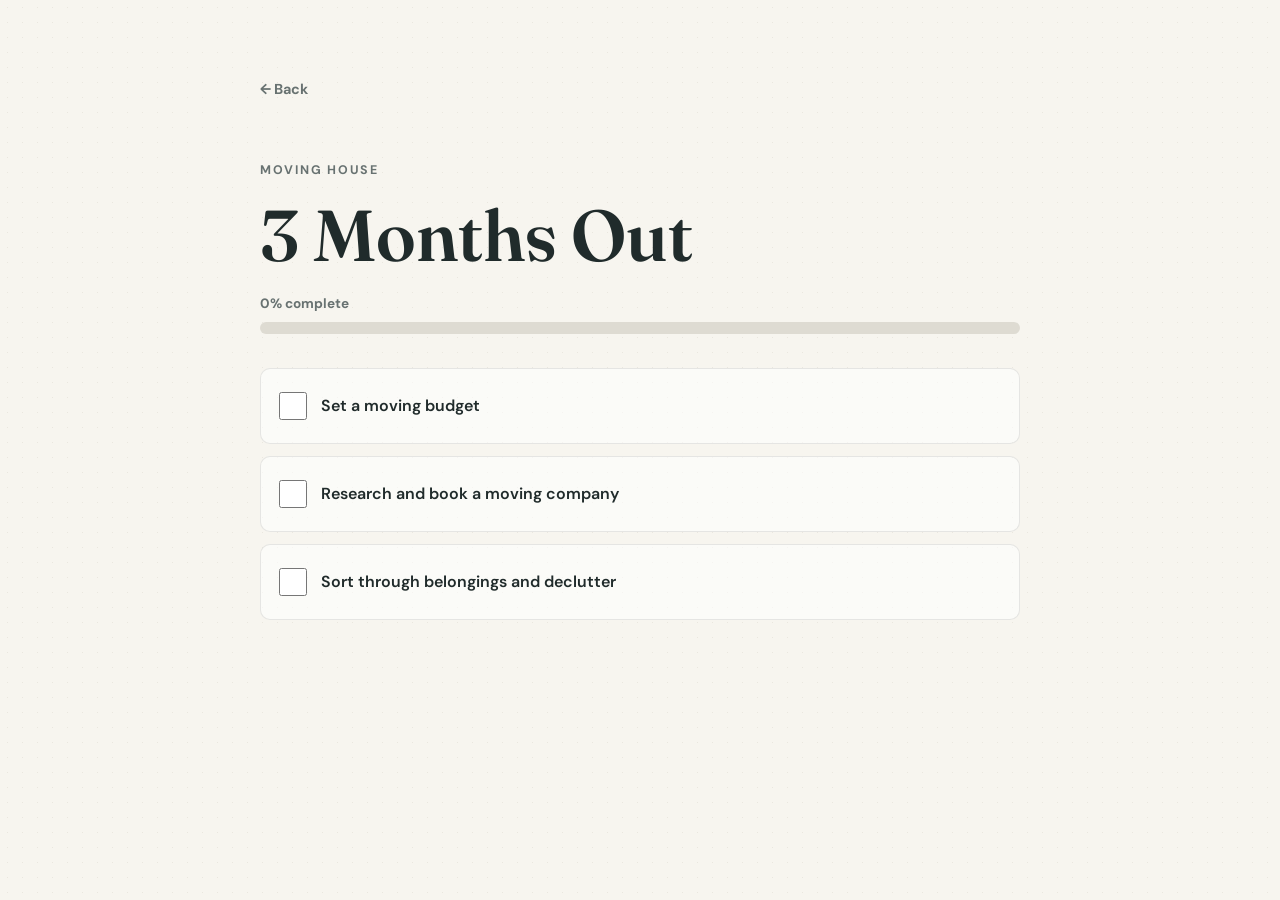
==== moving-house.html @ a1f5ec18 "Add interactive moving checklist" ====
<!doctype html>
<html lang="en">
  <head>
    <meta charset="utf-8" />
    <meta name="viewport" content="width=device-width, initial-scale=1" />
    <meta name="theme-color" content="#f7f5ef" />
    <title>Moving House | Checklist Sandbox</title>
    <link rel="preconnect" href="https://fonts.googleapis.com" />
    <link rel="preconnect" href="https://fonts.gstatic.com" crossorigin />
    <link href="https://fonts.googleapis.com/css2?family=DM+Sans:wght@400;500;600;700&family=Fraunces:opsz,wght@9..144,600&display=swap" rel="stylesheet" />
    <link rel="stylesheet" href="styles.css" />
    <script src="script.js" defer></script>
  </head>
  <body>
    <main class="page-shell checklist-page">
      <a class="back-link" href="index.html" aria-label="Back to checklist selection">← Back</a>

      <header class="checklist-header">
        <p class="eyebrow">Moving House</p>
        <h1>3 Months Out</h1>
        <p class="progress-summary"><span id="progress-percent">0%</span> complete</p>
        <div class="progress-track" role="progressbar" aria-label="Moving house checklist progress" aria-valuemin="0" aria-valuemax="100" aria-valuenow="0">
          <div class="progress-bar" id="progress-bar"></div>
        </div>
      </header>

      <ul class="task-list" id="task-list">
        <li class="task-item">
          <input class="task-checkbox" type="checkbox" id="task-1" />
          <label for="task-1">Set a moving budget</label>
        </li>
        <li class="task-item">
          <input class="task-checkbox" type="checkbox" id="task-2" />
          <label for="task-2">Research and book a moving company</label>
        </li>
        <li class="task-item">
          <input class="task-checkbox" type="checkbox" id="task-3" />
          <label for="task-3">Sort through belongings and declutter</label>
        </li>
      </ul>
    </main>
  </body>
</html>
---- styles.css ----
:root {
  --ink: #202b2b;
  --muted: #687271;
  --paper: #f7f5ef;
  --coral: #ef8c76;
  --blue: #9ec6d0;
  --yellow: #f1cf72;
  --green: #a9c6a0;
}

* {
  box-sizing: border-box;
}

body {
  min-width: 320px;
  min-height: 100vh;
  margin: 0;
  color: var(--ink);
  background: var(--paper);
  font-family: "DM Sans", "Trebuchet MS", sans-serif;
}

body::before {
  position: fixed;
  inset: 0;
  z-index: -1;
  opacity: 0.42;
  background-image: radial-gradient(#d9d5c9 0.7px, transparent 0.7px);
  background-size: 15px 15px;
  content: "";
  pointer-events: none;
}

.page-shell {
  width: min(100% - 40px, 760px);
  min-height: 100vh;
  margin: 0 auto;
  padding: 56px 0 28px;
  display: flex;
  flex-direction: column;
}

.intro {
  margin-bottom: 34px;
}

.eyebrow {
  margin: 0 0 22px;
  color: var(--muted);
  font-size: 0.78rem;
  font-weight: 700;
  letter-spacing: 0.14em;
  text-transform: uppercase;
}

h1 {
  max-width: 560px;
  margin: 0;
  font-family: Fraunces, Georgia, serif;
  font-size: clamp(2.7rem, 12vw, 5.2rem);
  font-weight: 600;
  letter-spacing: 0;
  line-height: 0.98;
}

.intro-copy {
  max-width: 410px;
  margin: 22px 0 0;
  color: var(--muted);
  font-size: 1rem;
  line-height: 1.55;
}

.choices {
  display: grid;
  gap: 12px;
}

.choice {
  min-height: 76px;
  padding: 16px 18px;
  border: 0;
  border-radius: 10px;
  display: grid;
  grid-template-columns: 36px 1fr auto;
  align-items: center;
  gap: 12px;
  color: var(--ink);
  font: inherit;
  font-size: 1.05rem;
  font-weight: 700;
  text-align: left;
  cursor: pointer;
  transition: transform 160ms ease, box-shadow 160ms ease;
}

.choice:hover,
.choice:focus-visible {
  transform: translateY(-2px);
  box-shadow: 0 8px 18px rgb(32 43 43 / 12%);
}

.choice:focus-visible {
  outline: 3px solid var(--ink);
  outline-offset: 3px;
}

.choice:active {
  transform: translateY(0);
}

.choice-icon {
  width: 36px;
  height: 36px;
  border: 1px solid rgb(32 43 43 / 18%);
  border-radius: 50%;
  display: grid;
  place-items: center;
  font-size: 1.3rem;
  font-weight: 500;
}

.choice-arrow {
  font-size: 1.4rem;
  font-weight: 400;
}

.choice-coral { background: var(--coral); }
.choice-blue { background: var(--blue); }
.choice-yellow { background: var(--yellow); }
.choice-green { background: var(--green); }

.footer-note {
  margin-top: auto;
  padding-top: 42px;
  color: var(--muted);
  font-size: 0.8rem;
}

.checklist-page {
  padding-top: 32px;
}

.back-link {
  display: inline-flex;
  align-items: center;
  gap: 8px;
  margin-bottom: 48px;
  color: var(--muted);
  font-size: 0.9rem;
  font-weight: 700;
  text-decoration: none;
}

.back-link:hover,
.back-link:focus-visible {
  color: var(--ink);
}

.checklist-header {
  margin-bottom: 34px;
}

.checklist-header h1 {
  font-size: clamp(2.5rem, 12vw, 4.5rem);
}

.progress-summary {
  margin: 24px 0 0;
  color: var(--muted);
  font-size: 0.85rem;
  font-weight: 700;
}

.progress-track {
  height: 12px;
  margin-top: 10px;
  overflow: hidden;
  border-radius: 999px;
  background: #dedbd2;
}

.progress-bar {
  width: 0%;
  height: 100%;
  border-radius: inherit;
  background: var(--coral);
  transition: width 180ms ease;
}

.task-list {
  display: grid;
  gap: 12px;
  margin: 0;
  padding: 0;
  list-style: none;
}

.task-item {
  min-height: 76px;
  padding: 15px 18px;
  border: 1px solid rgb(32 43 43 / 10%);
  border-radius: 10px;
  display: flex;
  align-items: center;
  gap: 14px;
  background: rgb(255 255 255 / 55%);
  transition: background 180ms ease, opacity 180ms ease;
}

.task-item.completed {
  background: rgb(222 219 210 / 55%);
  color: var(--muted);
}

.task-item label {
  flex: 1;
  cursor: pointer;
  font-size: 1rem;
  font-weight: 600;
  line-height: 1.35;
}

.task-item.completed label {
  text-decoration: line-through;
}

.task-checkbox {
  width: 28px;
  height: 28px;
  flex: 0 0 28px;
  margin: 0;
  accent-color: var(--coral);
  cursor: pointer;
}

@media (min-width: 640px) {
  .checklist-page {
    padding-top: 52px;
  }

  .back-link {
    margin-bottom: 64px;
  }
}

@media (min-width: 640px) {
  .page-shell {
    padding-top: 80px;
  }

  .intro {
    margin-bottom: 42px;
  }

  .choices {
    grid-template-columns: repeat(2, 1fr);
    gap: 14px;
  }

  .choice {
    min-height: 128px;
    align-content: space-between;
  }
}
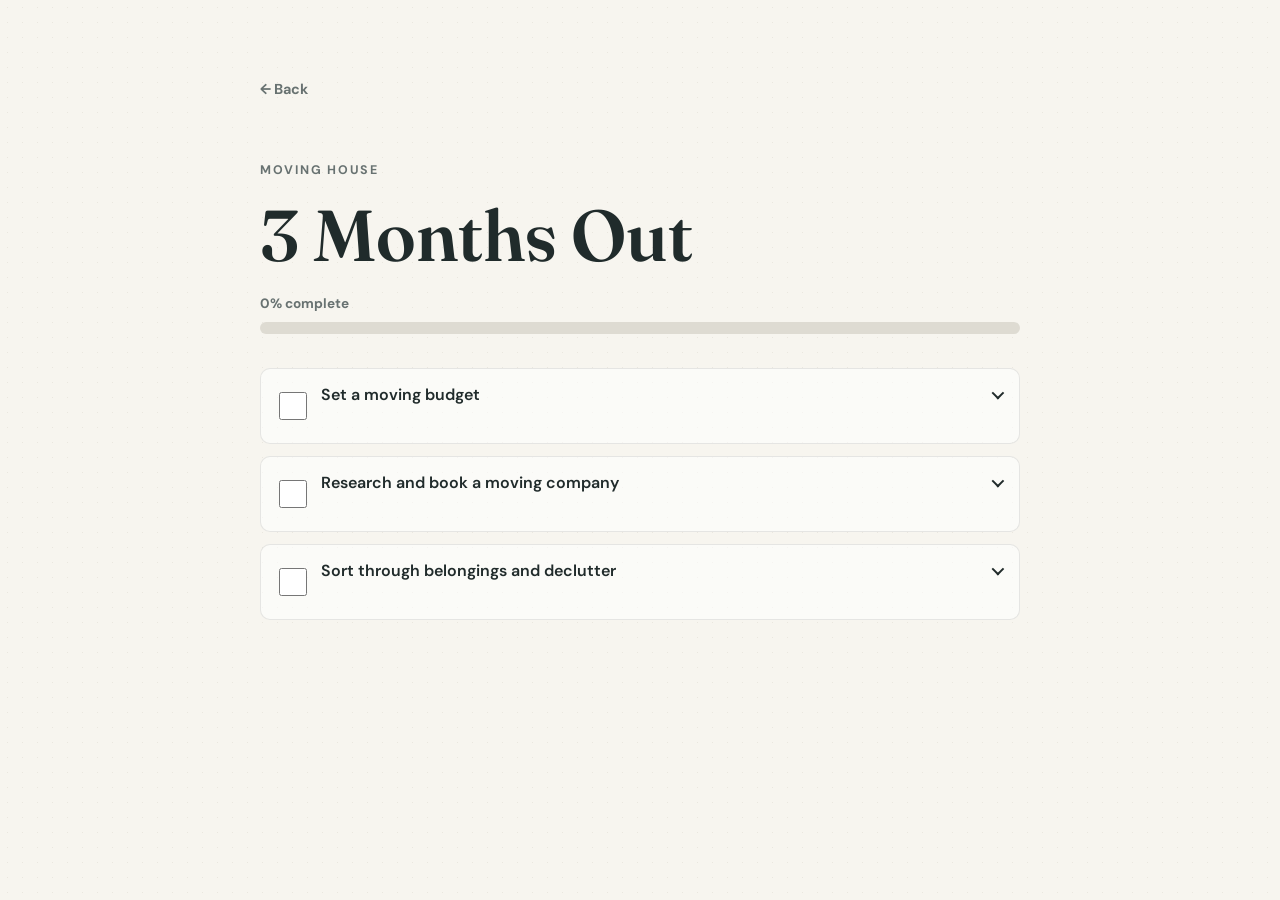
==== commit bf55a21e: "Add expandable task guidance and notes" ====
--- a/moving-house.html
+++ b/moving-house.html
@@ -27,15 +27,36 @@
       <ul class="task-list" id="task-list">
         <li class="task-item">
           <input class="task-checkbox" type="checkbox" id="task-1" />
-          <label for="task-1">Set a moving budget</label>
+          <div class="task-content">
+            <button class="task-toggle" type="button" aria-expanded="false" aria-controls="details-1"><span>Set a moving budget</span><span class="task-chevron" aria-hidden="true"></span></button>
+            <div class="task-details" id="details-1" hidden>
+              <p>Consider moving company or truck rental costs, packing supplies, cleaning costs, deposits, temporary accommodation if needed, and a contingency amount.</p>
+              <label class="note-label" for="note-1">Add a note</label>
+              <textarea id="note-1" rows="2" placeholder="Type a note..."></textarea>
+            </div>
+          </div>
         </li>
         <li class="task-item">
           <input class="task-checkbox" type="checkbox" id="task-2" />
-          <label for="task-2">Research and book a moving company</label>
+          <div class="task-content">
+            <button class="task-toggle" type="button" aria-expanded="false" aria-controls="details-2"><span>Research and book a moving company</span><span class="task-chevron" aria-hidden="true"></span></button>
+            <div class="task-details" id="details-2" hidden>
+              <p>Compare multiple quotes, check reviews, confirm insurance coverage, and check cancellation or rescheduling policies.</p>
+              <label class="note-label" for="note-2">Add a note</label>
+              <textarea id="note-2" rows="2" placeholder="Type a note..."></textarea>
+            </div>
+          </div>
         </li>
         <li class="task-item">
           <input class="task-checkbox" type="checkbox" id="task-3" />
-          <label for="task-3">Sort through belongings and declutter</label>
+          <div class="task-content">
+            <button class="task-toggle" type="button" aria-expanded="false" aria-controls="details-3"><span>Sort through belongings and declutter</span><span class="task-chevron" aria-hidden="true"></span></button>
+            <div class="task-details" id="details-3" hidden>
+              <p>Decide what to keep, donate, sell, recycle, or dispose of before paying to move it.</p>
+              <label class="note-label" for="note-3">Add a note</label>
+              <textarea id="note-3" rows="2" placeholder="Type a note..."></textarea>
+            </div>
+          </div>
         </li>
       </ul>
     </main>
--- a/styles.css
+++ b/styles.css
@@ -203,7 +203,7 @@
   border: 1px solid rgb(32 43 43 / 10%);
   border-radius: 10px;
   display: flex;
-  align-items: center;
+  align-items: flex-start;
   gap: 14px;
   background: rgb(255 255 255 / 55%);
   transition: background 180ms ease, opacity 180ms ease;
@@ -214,23 +214,98 @@
   color: var(--muted);
 }
 
-.task-item label {
+.task-content {
   flex: 1;
-  cursor: pointer;
+  min-width: 0;
+}
+
+.task-toggle {
+  width: 100%;
+  padding: 0;
+  border: 0;
+  color: inherit;
+  background: transparent;
+  font: inherit;
   font-size: 1rem;
   font-weight: 600;
   line-height: 1.35;
-}
-
-.task-item.completed label {
+  display: flex;
+  align-items: center;
+  justify-content: space-between;
+  gap: 12px;
+  text-align: left;
+  cursor: pointer;
+}
+
+.task-toggle > span:first-child {
+  flex: 1;
+}
+
+.task-chevron {
+  width: 9px;
+  height: 9px;
+  flex: 0 0 9px;
+  border-right: 2px solid currentColor;
+  border-bottom: 2px solid currentColor;
+  transform: rotate(45deg) translateY(-2px);
+  transition: transform 160ms ease;
+}
+
+.task-toggle[aria-expanded="true"] .task-chevron {
+  transform: rotate(225deg) translate(-1px, -1px);
+}
+
+.task-toggle:focus-visible {
+  outline: 3px solid var(--ink);
+  outline-offset: 4px;
+}
+
+.task-item.completed .task-toggle {
   text-decoration: line-through;
+}
+
+.task-details {
+  margin-top: 14px;
+  color: var(--muted);
+  font-size: 0.9rem;
+  line-height: 1.5;
+}
+
+.task-details p {
+  margin: 0 0 14px;
+}
+
+.note-label {
+  display: block;
+  margin-bottom: 6px;
+  color: var(--ink);
+  font-size: 0.8rem;
+  font-weight: 700;
+}
+
+.task-details textarea {
+  width: 100%;
+  min-height: 58px;
+  padding: 10px 12px;
+  border: 1px solid rgb(32 43 43 / 22%);
+  border-radius: 7px;
+  resize: vertical;
+  color: var(--ink);
+  background: rgb(255 255 255 / 72%);
+  font: inherit;
+  font-size: 0.9rem;
+}
+
+.task-details textarea:focus {
+  outline: 3px solid rgb(239 140 118 / 45%);
+  border-color: var(--coral);
 }
 
 .task-checkbox {
   width: 28px;
   height: 28px;
   flex: 0 0 28px;
-  margin: 0;
+  margin: 8px 0 0;
   accent-color: var(--coral);
   cursor: pointer;
 }
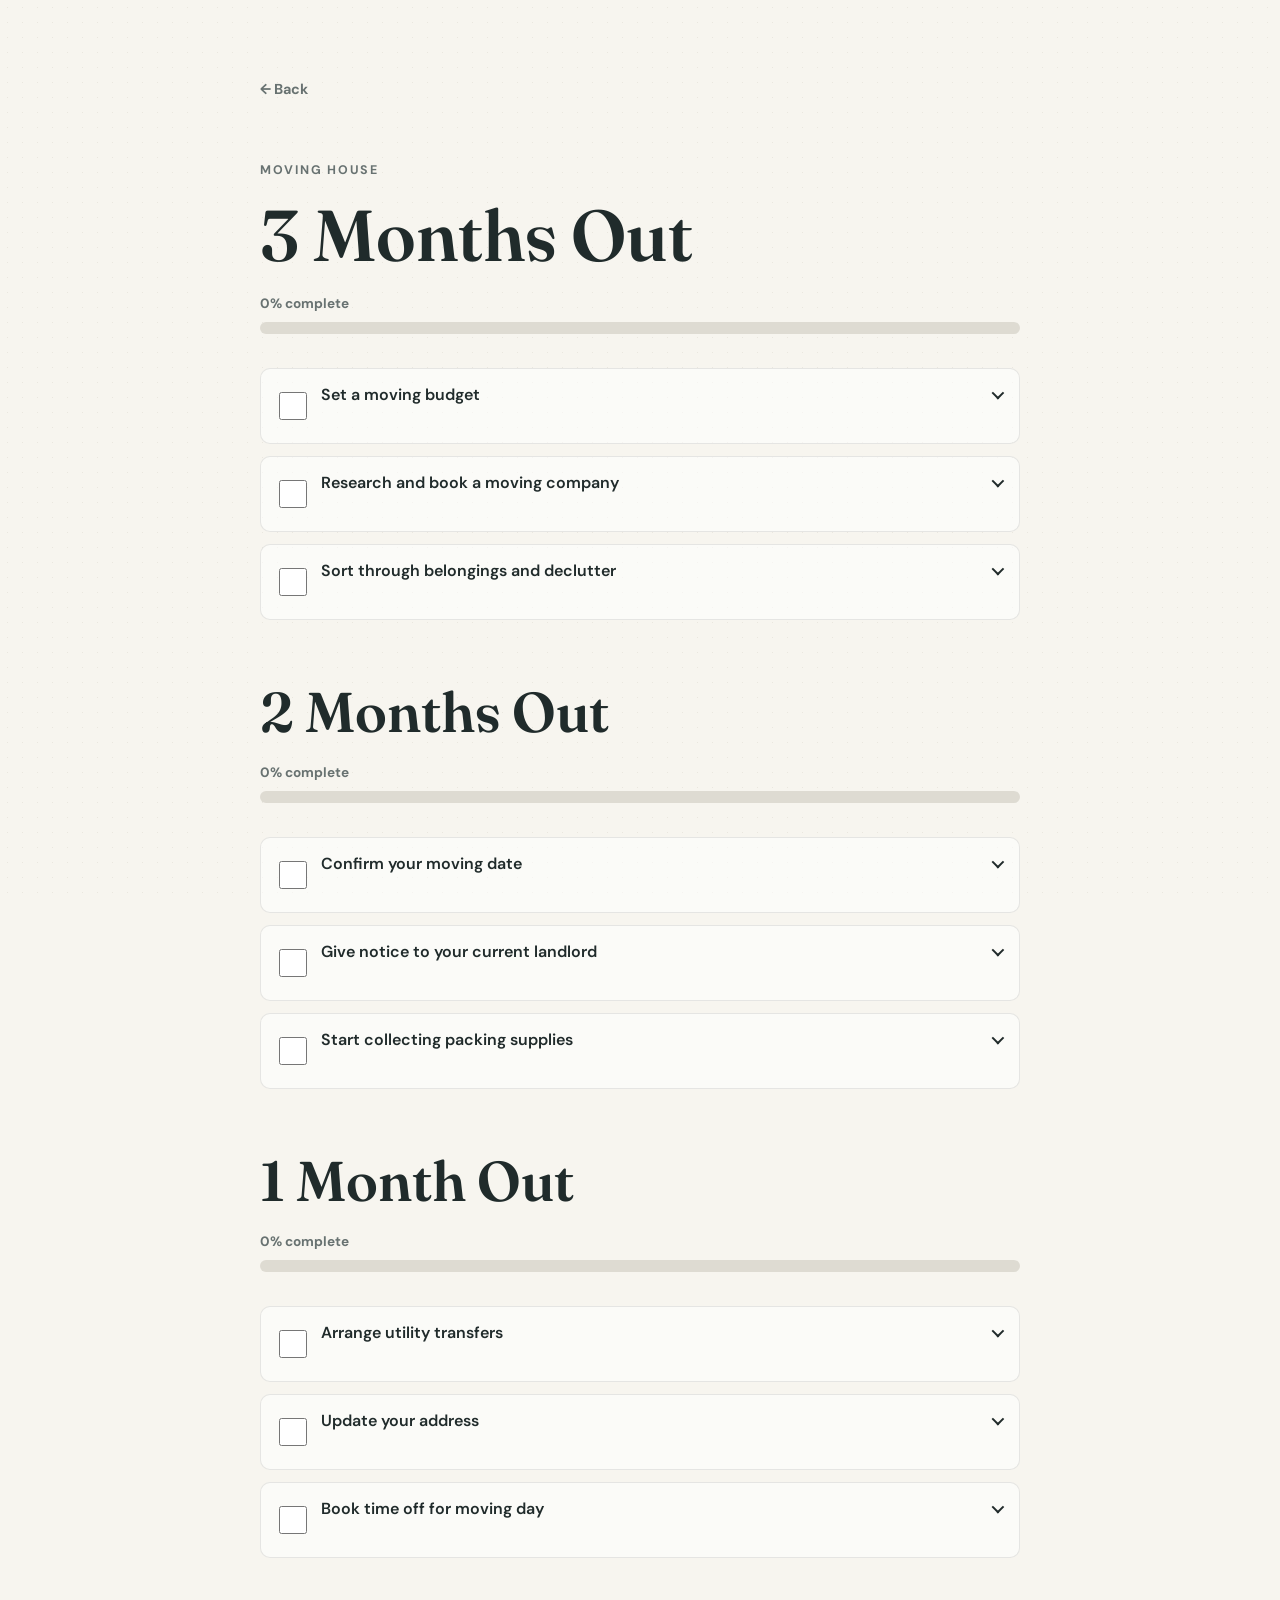
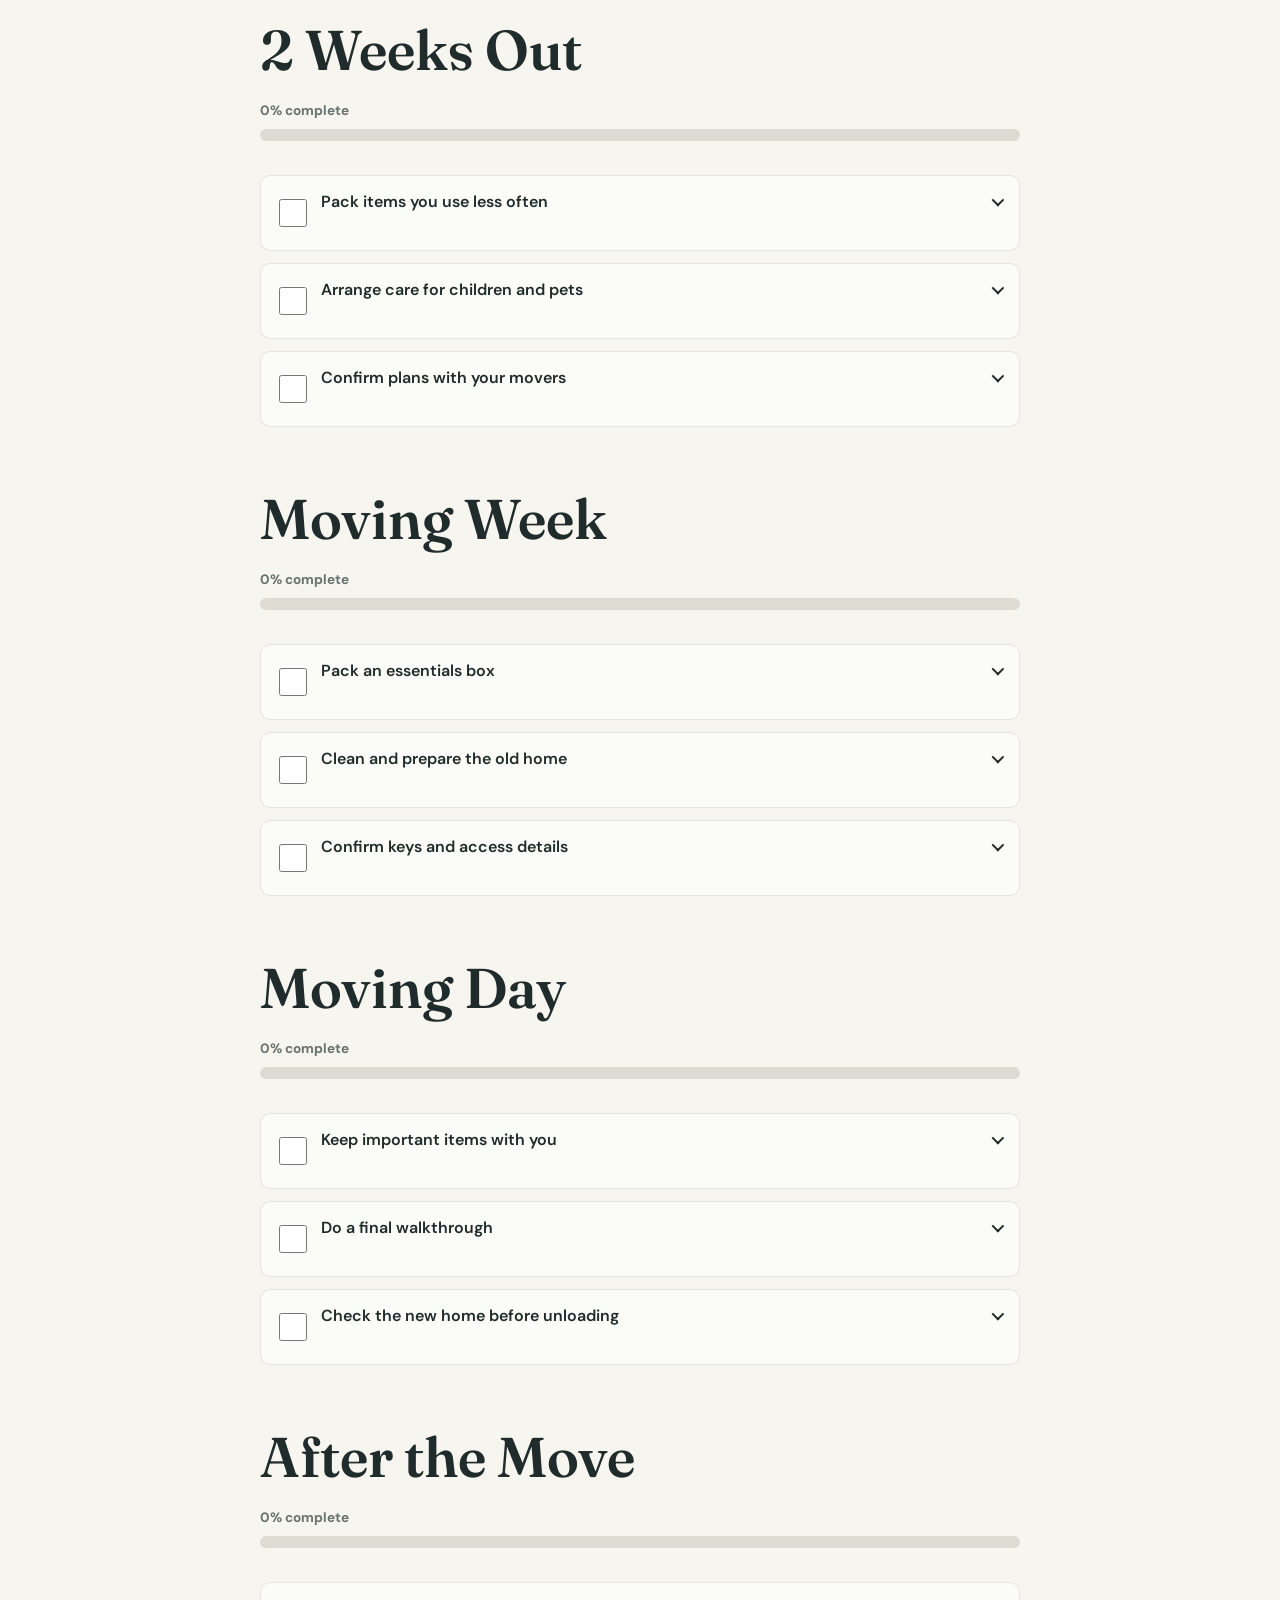
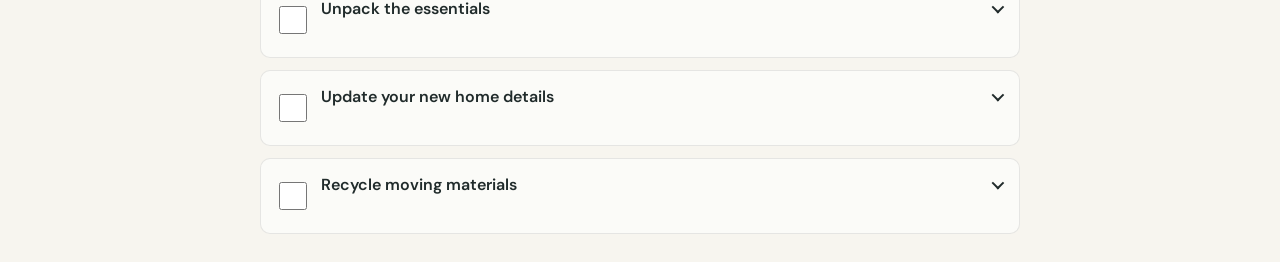
==== commit 8eceebdc: "2-1-week checklist" ====
--- a/moving-house.html
+++ b/moving-house.html
@@ -15,6 +15,7 @@
     <main class="page-shell checklist-page">
       <a class="back-link" href="index.html" aria-label="Back to checklist selection">← Back</a>
 
+      <section class="checklist-section">
       <header class="checklist-header">
         <p class="eyebrow">Moving House</p>
         <h1>3 Months Out</h1>
@@ -59,6 +60,87 @@
           </div>
         </li>
       </ul>
+      </section>
+
+      <section class="checklist-section">
+        <header class="checklist-header">
+          <h2>2 Months Out</h2>
+          <p class="progress-summary"><span id="progress-percent-2">0%</span> complete</p>
+          <div class="progress-track" role="progressbar" aria-label="2 Months Out progress" aria-valuemin="0" aria-valuemax="100" aria-valuenow="0">
+            <div class="progress-bar" id="progress-bar-2"></div>
+          </div>
+        </header>
+        <ul class="task-list">
+          <li class="task-item"><input class="task-checkbox" type="checkbox" id="task-2-1" /><div class="task-content"><button class="task-toggle" type="button" aria-expanded="false" aria-controls="details-2-1"><span>Confirm your moving date</span><span class="task-chevron" aria-hidden="true"></span></button><div class="task-details" id="details-2-1" hidden><p>Confirm the date with your new home, current landlord, employer, and anyone helping with the move.</p><label class="note-label" for="note-2-1">Add a note</label><textarea id="note-2-1" rows="2" placeholder="Type a note..."></textarea></div></div></li>
+          <li class="task-item"><input class="task-checkbox" type="checkbox" id="task-2-2" /><div class="task-content"><button class="task-toggle" type="button" aria-expanded="false" aria-controls="details-2-2"><span>Give notice to your current landlord</span><span class="task-chevron" aria-hidden="true"></span></button><div class="task-details" id="details-2-2" hidden><p>Check your lease requirements and send written notice within the required time frame.</p><label class="note-label" for="note-2-2">Add a note</label><textarea id="note-2-2" rows="2" placeholder="Type a note..."></textarea></div></div></li>
+          <li class="task-item"><input class="task-checkbox" type="checkbox" id="task-2-3" /><div class="task-content"><button class="task-toggle" type="button" aria-expanded="false" aria-controls="details-2-3"><span>Start collecting packing supplies</span><span class="task-chevron" aria-hidden="true"></span></button><div class="task-details" id="details-2-3" hidden><p>Gather sturdy boxes, tape, labels, protective wrap, and any specialty materials you will need.</p><label class="note-label" for="note-2-3">Add a note</label><textarea id="note-2-3" rows="2" placeholder="Type a note..."></textarea></div></div></li>
+        </ul>
+      </section>
+
+      <section class="checklist-section">
+        <header class="checklist-header">
+          <h2>1 Month Out</h2>
+          <p class="progress-summary"><span id="progress-percent-3">0%</span> complete</p>
+          <div class="progress-track" role="progressbar" aria-label="1 Month Out progress" aria-valuemin="0" aria-valuemax="100" aria-valuenow="0"><div class="progress-bar" id="progress-bar-3"></div></div>
+        </header>
+        <ul class="task-list">
+          <li class="task-item"><input class="task-checkbox" type="checkbox" id="task-3-1" /><div class="task-content"><button class="task-toggle" type="button" aria-expanded="false" aria-controls="details-3-1"><span>Arrange utility transfers</span><span class="task-chevron" aria-hidden="true"></span></button><div class="task-details" id="details-3-1" hidden><p>Schedule the shutoff and start dates for electricity, water, gas, internet, and other services.</p><label class="note-label" for="note-3-1">Add a note</label><textarea id="note-3-1" rows="2" placeholder="Type a note..."></textarea></div></div></li>
+          <li class="task-item"><input class="task-checkbox" type="checkbox" id="task-3-2" /><div class="task-content"><button class="task-toggle" type="button" aria-expanded="false" aria-controls="details-3-2"><span>Update your address</span><span class="task-chevron" aria-hidden="true"></span></button><div class="task-details" id="details-3-2" hidden><p>Notify banks, subscriptions, insurance providers, government services, and important contacts.</p><label class="note-label" for="note-3-2">Add a note</label><textarea id="note-3-2" rows="2" placeholder="Type a note..."></textarea></div></div></li>
+          <li class="task-item"><input class="task-checkbox" type="checkbox" id="task-3-3" /><div class="task-content"><button class="task-toggle" type="button" aria-expanded="false" aria-controls="details-3-3"><span>Book time off for moving day</span><span class="task-chevron" aria-hidden="true"></span></button><div class="task-details" id="details-3-3" hidden><p>Request enough time away from work for loading, travel, unloading, and settling in.</p><label class="note-label" for="note-3-3">Add a note</label><textarea id="note-3-3" rows="2" placeholder="Type a note..."></textarea></div></div></li>
+        </ul>
+      </section>
+
+      <section class="checklist-section">
+        <header class="checklist-header">
+          <h2>2 Weeks Out</h2>
+          <p class="progress-summary"><span id="progress-percent-4">0%</span> complete</p>
+          <div class="progress-track" role="progressbar" aria-label="2 Weeks Out progress" aria-valuemin="0" aria-valuemax="100" aria-valuenow="0"><div class="progress-bar" id="progress-bar-4"></div></div>
+        </header>
+        <ul class="task-list">
+          <li class="task-item"><input class="task-checkbox" type="checkbox" id="task-4-1" /><div class="task-content"><button class="task-toggle" type="button" aria-expanded="false" aria-controls="details-4-1"><span>Pack items you use less often</span><span class="task-chevron" aria-hidden="true"></span></button><div class="task-details" id="details-4-1" hidden><p>Pack seasonal items, spare linens, books, decorations, and other things you can live without for now.</p><label class="note-label" for="note-4-1">Add a note</label><textarea id="note-4-1" rows="2" placeholder="Type a note..."></textarea></div></div></li>
+          <li class="task-item"><input class="task-checkbox" type="checkbox" id="task-4-2" /><div class="task-content"><button class="task-toggle" type="button" aria-expanded="false" aria-controls="details-4-2"><span>Arrange care for children and pets</span><span class="task-chevron" aria-hidden="true"></span></button><div class="task-details" id="details-4-2" hidden><p>Plan safe care for moving day so children and pets are away from busy doorways and vehicles.</p><label class="note-label" for="note-4-2">Add a note</label><textarea id="note-4-2" rows="2" placeholder="Type a note..."></textarea></div></div></li>
+          <li class="task-item"><input class="task-checkbox" type="checkbox" id="task-4-3" /><div class="task-content"><button class="task-toggle" type="button" aria-expanded="false" aria-controls="details-4-3"><span>Confirm plans with your movers</span><span class="task-chevron" aria-hidden="true"></span></button><div class="task-details" id="details-4-3" hidden><p>Reconfirm arrival time, addresses, access instructions, contact details, and the final estimate.</p><label class="note-label" for="note-4-3">Add a note</label><textarea id="note-4-3" rows="2" placeholder="Type a note..."></textarea></div></div></li>
+        </ul>
+      </section>
+
+      <section class="checklist-section">
+        <header class="checklist-header">
+          <h2>Moving Week</h2>
+          <p class="progress-summary"><span id="progress-percent-5">0%</span> complete</p>
+          <div class="progress-track" role="progressbar" aria-label="Moving Week progress" aria-valuemin="0" aria-valuemax="100" aria-valuenow="0"><div class="progress-bar" id="progress-bar-5"></div></div>
+        </header>
+        <ul class="task-list">
+          <li class="task-item"><input class="task-checkbox" type="checkbox" id="task-5-1" /><div class="task-content"><button class="task-toggle" type="button" aria-expanded="false" aria-controls="details-5-1"><span>Pack an essentials box</span><span class="task-chevron" aria-hidden="true"></span></button><div class="task-details" id="details-5-1" hidden><p>Set aside toiletries, medication, chargers, clothes, documents, basic tools, and anything needed for the first night.</p><label class="note-label" for="note-5-1">Add a note</label><textarea id="note-5-1" rows="2" placeholder="Type a note..."></textarea></div></div></li>
+          <li class="task-item"><input class="task-checkbox" type="checkbox" id="task-5-2" /><div class="task-content"><button class="task-toggle" type="button" aria-expanded="false" aria-controls="details-5-2"><span>Clean and prepare the old home</span><span class="task-chevron" aria-hidden="true"></span></button><div class="task-details" id="details-5-2" hidden><p>Finish cleaning, remove rubbish, and check cupboards, storage spaces, and outdoor areas for anything left behind.</p><label class="note-label" for="note-5-2">Add a note</label><textarea id="note-5-2" rows="2" placeholder="Type a note..."></textarea></div></div></li>
+          <li class="task-item"><input class="task-checkbox" type="checkbox" id="task-5-3" /><div class="task-content"><button class="task-toggle" type="button" aria-expanded="false" aria-controls="details-5-3"><span>Confirm keys and access details</span><span class="task-chevron" aria-hidden="true"></span></button><div class="task-details" id="details-5-3" hidden><p>Make sure you know when and where to collect the new keys and how movers will access both properties.</p><label class="note-label" for="note-5-3">Add a note</label><textarea id="note-5-3" rows="2" placeholder="Type a note..."></textarea></div></div></li>
+        </ul>
+      </section>
+
+      <section class="checklist-section">
+        <header class="checklist-header">
+          <h2>Moving Day</h2>
+          <p class="progress-summary"><span id="progress-percent-6">0%</span> complete</p>
+          <div class="progress-track" role="progressbar" aria-label="Moving Day progress" aria-valuemin="0" aria-valuemax="100" aria-valuenow="0"><div class="progress-bar" id="progress-bar-6"></div></div>
+        </header>
+        <ul class="task-list">
+          <li class="task-item"><input class="task-checkbox" type="checkbox" id="task-6-1" /><div class="task-content"><button class="task-toggle" type="button" aria-expanded="false" aria-controls="details-6-1"><span>Keep important items with you</span><span class="task-chevron" aria-hidden="true"></span></button><div class="task-details" id="details-6-1" hidden><p>Carry valuables, identification, medication, keys, and essential documents rather than placing them on the moving truck.</p><label class="note-label" for="note-6-1">Add a note</label><textarea id="note-6-1" rows="2" placeholder="Type a note..."></textarea></div></div></li>
+          <li class="task-item"><input class="task-checkbox" type="checkbox" id="task-6-2" /><div class="task-content"><button class="task-toggle" type="button" aria-expanded="false" aria-controls="details-6-2"><span>Do a final walkthrough</span><span class="task-chevron" aria-hidden="true"></span></button><div class="task-details" id="details-6-2" hidden><p>Check every room, cupboard, loft, garage, and outdoor space before locking up and handing over the keys.</p><label class="note-label" for="note-6-2">Add a note</label><textarea id="note-6-2" rows="2" placeholder="Type a note..."></textarea></div></div></li>
+          <li class="task-item"><input class="task-checkbox" type="checkbox" id="task-6-3" /><div class="task-content"><button class="task-toggle" type="button" aria-expanded="false" aria-controls="details-6-3"><span>Check the new home before unloading</span><span class="task-chevron" aria-hidden="true"></span></button><div class="task-details" id="details-6-3" hidden><p>Note any existing damage, confirm utilities are working, and decide where large furniture should go.</p><label class="note-label" for="note-6-3">Add a note</label><textarea id="note-6-3" rows="2" placeholder="Type a note..."></textarea></div></div></li>
+        </ul>
+      </section>
+
+      <section class="checklist-section">
+        <header class="checklist-header">
+          <h2>After the Move</h2>
+          <p class="progress-summary"><span id="progress-percent-7">0%</span> complete</p>
+          <div class="progress-track" role="progressbar" aria-label="After the Move progress" aria-valuemin="0" aria-valuemax="100" aria-valuenow="0"><div class="progress-bar" id="progress-bar-7"></div></div>
+        </header>
+        <ul class="task-list">
+          <li class="task-item"><input class="task-checkbox" type="checkbox" id="task-7-1" /><div class="task-content"><button class="task-toggle" type="button" aria-expanded="false" aria-controls="details-7-1"><span>Unpack the essentials</span><span class="task-chevron" aria-hidden="true"></span></button><div class="task-details" id="details-7-1" hidden><p>Set up your bed, bathroom, kitchen basics, and a comfortable place to rest before tackling every box.</p><label class="note-label" for="note-7-1">Add a note</label><textarea id="note-7-1" rows="2" placeholder="Type a note..."></textarea></div></div></li>
+          <li class="task-item"><input class="task-checkbox" type="checkbox" id="task-7-2" /><div class="task-content"><button class="task-toggle" type="button" aria-expanded="false" aria-controls="details-7-2"><span>Update your new home details</span><span class="task-chevron" aria-hidden="true"></span></button><div class="task-details" id="details-7-2" hidden><p>Record meter readings, update delivery instructions, and save important warranty and service information.</p><label class="note-label" for="note-7-2">Add a note</label><textarea id="note-7-2" rows="2" placeholder="Type a note..."></textarea></div></div></li>
+          <li class="task-item"><input class="task-checkbox" type="checkbox" id="task-7-3" /><div class="task-content"><button class="task-toggle" type="button" aria-expanded="false" aria-controls="details-7-3"><span>Recycle moving materials</span><span class="task-chevron" aria-hidden="true"></span></button><div class="task-details" id="details-7-3" hidden><p>Break down boxes, reuse what you can, and recycle or dispose of packing materials responsibly.</p><label class="note-label" for="note-7-3">Add a note</label><textarea id="note-7-3" rows="2" placeholder="Type a note..."></textarea></div></div></li>
+        </ul>
+      </section>
     </main>
   </body>
 </html>
--- a/styles.css
+++ b/styles.css
@@ -142,6 +142,10 @@
   padding-top: 32px;
 }
 
+.checklist-section + .checklist-section {
+  margin-top: 64px;
+}
+
 .back-link {
   display: inline-flex;
   align-items: center;
@@ -164,6 +168,15 @@
 
 .checklist-header h1 {
   font-size: clamp(2.5rem, 12vw, 4.5rem);
+}
+
+.checklist-header h2 {
+  margin: 0;
+  font-family: Fraunces, Georgia, serif;
+  font-size: clamp(2rem, 9vw, 3.5rem);
+  font-weight: 600;
+  letter-spacing: 0;
+  line-height: 1;
 }
 
 .progress-summary {
